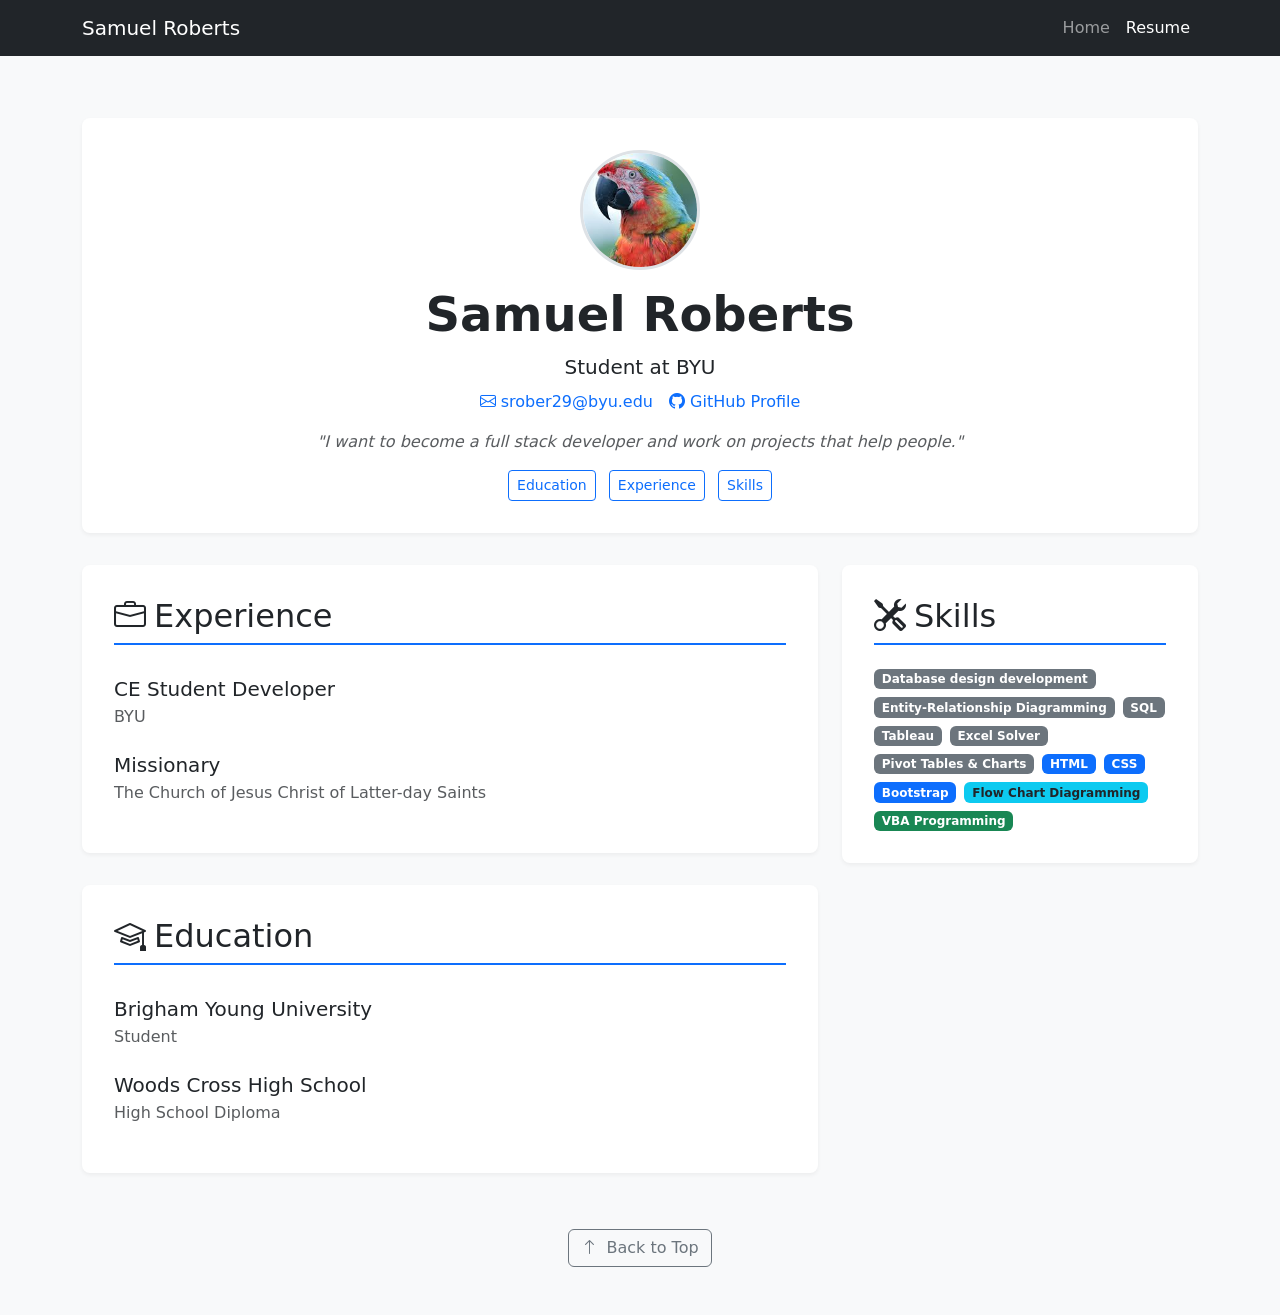
==== html/resume.html @ 7adb0e03 "feat: initialize portfolio website with landing page, resume, and number guessing game" ====
<!DOCTYPE html>
<html lang="en">
<head>
    <meta charset="UTF-8">
    <meta name="viewport" content="width=device-width, initial-scale=1.0">
    <meta name="description" content="Resume of Samuel Roberts">
    <title>Samuel Roberts - Resume</title>
    <!-- Bootstrap CSS -->
    <link href="https://cdn.jsdelivr.net/npm/bootstrap@5.3.2/dist/css/bootstrap.min.css" rel="stylesheet">
    <link rel="stylesheet" href="https://cdn.jsdelivr.net/npm/bootstrap-icons@1.11.1/font/bootstrap-icons.css">
    <style>
        body { padding-top: 70px; background-color: #f8f9fa; }
        .resume-section { background-color: #ffffff; padding: 2rem; border-radius: 0.5rem; box-shadow: 0 2px 4px rgba(0,0,0,0.05); margin-bottom: 2rem; }
        .profile-img { border-radius: 50%; object-fit: cover; border: 3px solid #dee2e6; width: 120px; height: 120px; }
        .section-title { border-bottom: 2px solid #0d6efd; padding-bottom: 0.5rem; margin-bottom: 1.5rem; color: #212529; }
    </style>
</head>
<body id="top">

    <!-- Navigation Menu -->
    <nav class="navbar navbar-expand-lg navbar-dark bg-dark fixed-top">
        <div class="container">
            <a class="navbar-brand" href="#">Samuel Roberts</a>
            <button class="navbar-toggler" type="button" data-bs-toggle="collapse" data-bs-target="#navbarNav" aria-controls="navbarNav" aria-expanded="false" aria-label="Toggle navigation">
                <span class="navbar-toggler-icon"></span>
            </button>
            <div class="collapse navbar-collapse" id="navbarNav">
                <ul class="navbar-nav ms-auto">
                    <li class="nav-item">
                        <a class="nav-link" href="../index.html">Home</a>
                    </li>
                    <li class="nav-item">
                        <a class="nav-link active" aria-current="page" href="#">Resume</a>
                    </li>
                </ul>
            </div>
        </div>
    </nav>

    <div class="container my-5">
        
        <!-- Header Section -->
        <div class="resume-section text-center">
            <img src="../images/parrot.jpeg" alt="Samuel Roberts" class="profile-img mb-3">
            <h1 class="display-5 fw-bold">Samuel Roberts</h1>
            <p class="lead mb-2">Student at BYU</p>
            <div class="d-flex justify-content-center gap-3 mb-3">
                <a href="mailto:srober29@byu.edu" class="text-decoration-none"><i class="bi bi-envelope"></i> srober29@byu.edu</a>
                <a href="https://github.com/Sroberts03" target="_blank" class="text-decoration-none" title="My Github"><i class="bi bi-github"></i> GitHub Profile</a>
            </div>
            <p class="fst-italic text-muted max-w-75 mx-auto">
                "I want to become a full stack developer and work on projects that help people."
            </p>
            <div class="mt-3">
                <a href="#edu" class="btn btn-outline-primary btn-sm me-2">Education</a>
                <a href="#exp" class="btn btn-outline-primary btn-sm me-2">Experience</a>
                <a href="#ski" class="btn btn-outline-primary btn-sm">Skills</a>
            </div>
        </div>

        <div class="row">
            <div class="col-lg-8">
                <!-- Experience Section -->
                <div class="resume-section" id="exp">
                    <h2 class="section-title"><i class="bi bi-briefcase me-2"></i>Experience</h2>
                    <ul class="list-group list-group-flush">
                        <li class="list-group-item d-flex justify-content-between align-items-start border-0 px-0 pb-3">
                            <div>
                                <h5 class="mb-1">CE Student Developer</h5>
                                <p class="text-muted mb-0">BYU</p>
                            </div>
                        </li>
                        <li class="list-group-item d-flex justify-content-between align-items-start border-0 px-0 pb-3">
                            <div>
                                <h5 class="mb-1">Missionary</h5>
                                <p class="text-muted mb-0">The Church of Jesus Christ of Latter-day Saints</p>
                            </div>
                        </li>
                    </ul>
                </div>

                <!-- Education Section -->
                <div class="resume-section" id="edu">
                    <h2 class="section-title"><i class="bi bi-mortarboard me-2"></i>Education</h2>
                    <ul class="list-group list-group-flush">
                        <li class="list-group-item d-flex justify-content-between align-items-start border-0 px-0 pb-3">
                            <div>
                                <h5 class="mb-1">Brigham Young University</h5>
                                <p class="text-muted mb-0">Student</p>
                            </div>
                        </li>
                        <li class="list-group-item d-flex justify-content-between align-items-start border-0 px-0 pb-3">
                            <div>
                                <h5 class="mb-1">Woods Cross High School</h5>
                                <p class="text-muted mb-0">High School Diploma</p>
                            </div>
                        </li>
                    </ul>
                </div>
            </div>

            <div class="col-lg-4">
                <!-- Skills Section -->
                <div class="resume-section" id="ski">
                    <h2 class="section-title"><i class="bi bi-tools me-2"></i>Skills</h2>
                    <div class="d-flex flex-wrap gap-2">
                        <span class="badge bg-secondary">Database design development</span>
                        <span class="badge bg-secondary">Entity-Relationship Diagramming</span>
                        <span class="badge bg-secondary">SQL</span>
                        <span class="badge bg-secondary">Tableau</span>
                        <span class="badge bg-secondary">Excel Solver</span>
                        <span class="badge bg-secondary">Pivot Tables & Charts</span>
                        <span class="badge bg-primary">HTML</span>
                        <span class="badge bg-primary">CSS</span>
                        <span class="badge bg-primary">Bootstrap</span>
                        <span class="badge bg-info text-dark">Flow Chart Diagramming</span>
                        <span class="badge bg-success">VBA Programming</span>
                    </div>
                </div>
            </div>
        </div>

        <div class="text-center mt-4">
            <a href="#top" class="btn btn-outline-secondary"><i class="bi bi-arrow-up me-1"></i> Back to Top</a>
        </div>
        
    </div>

    <!-- Bootstrap JS Bundle -->
    <script src="https://cdn.jsdelivr.net/npm/bootstrap@5.3.2/dist/js/bootstrap.bundle.min.js"></script>
</body>
</html>
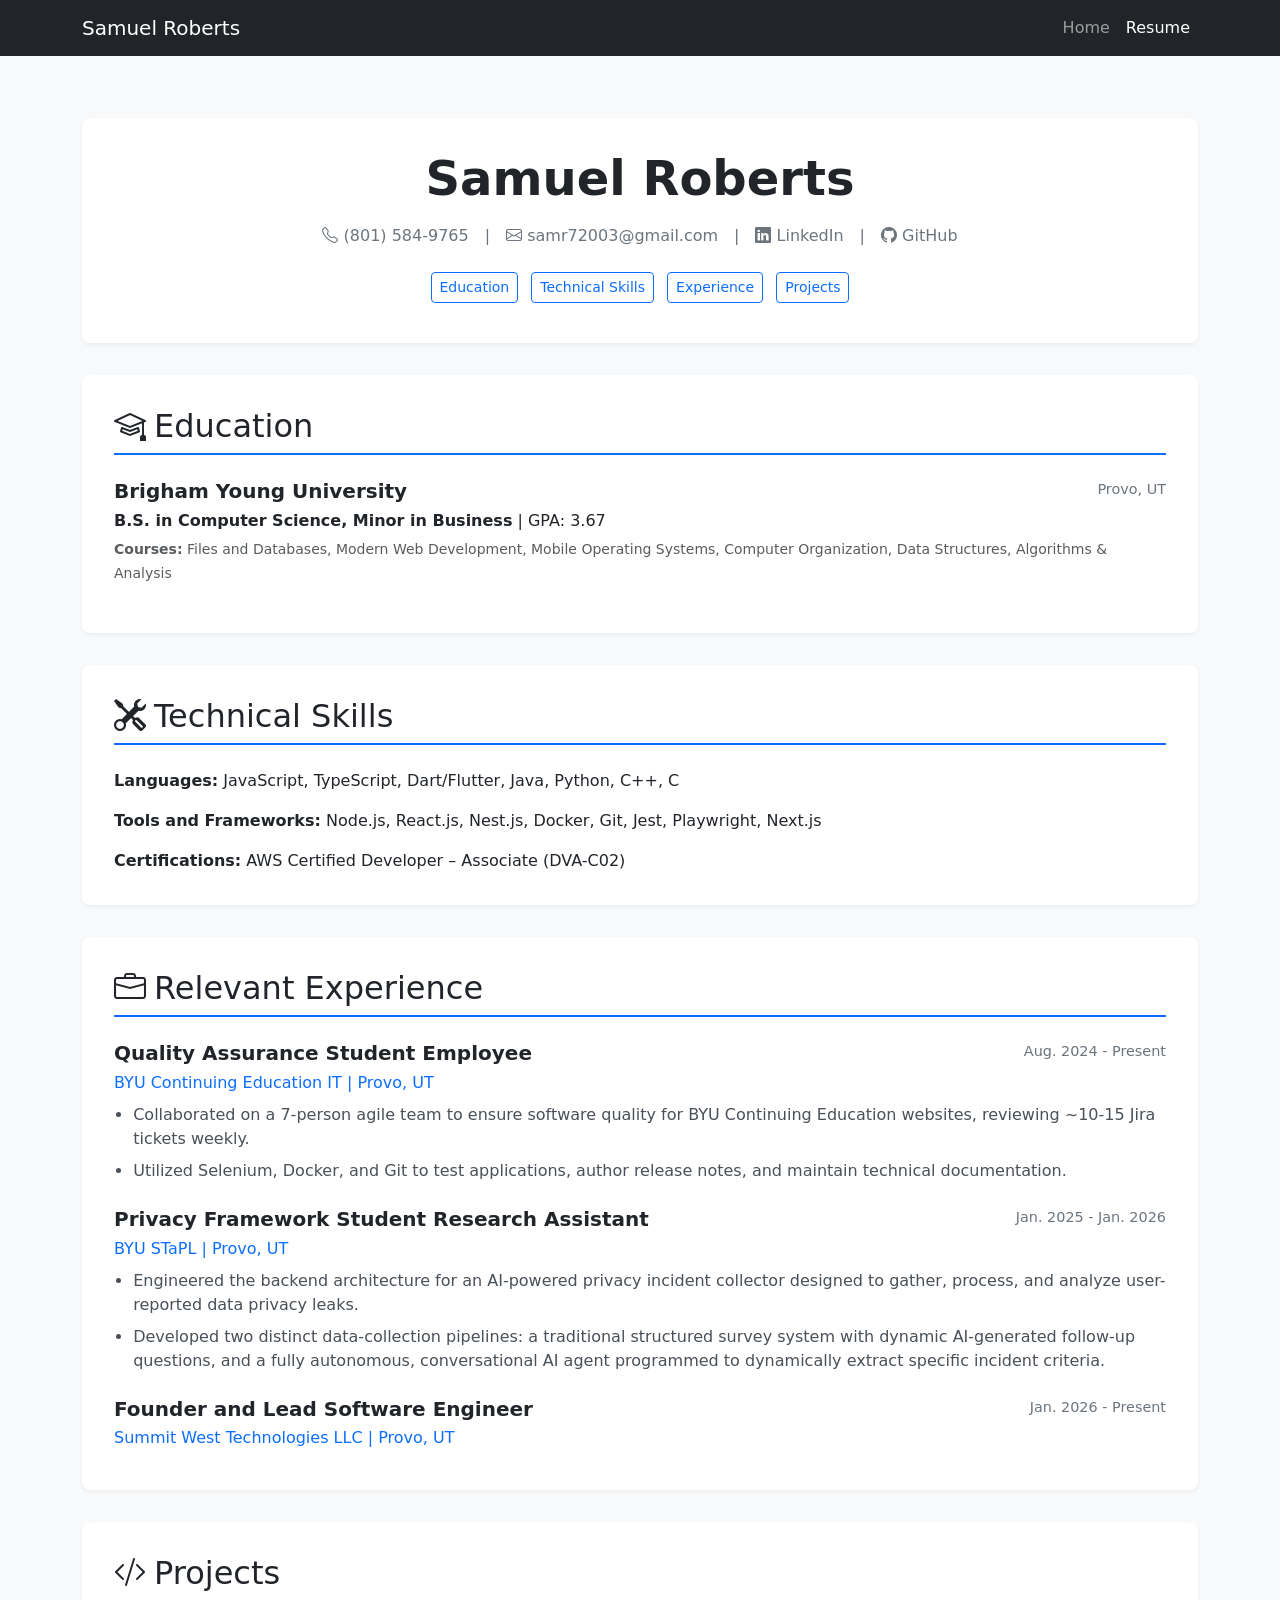
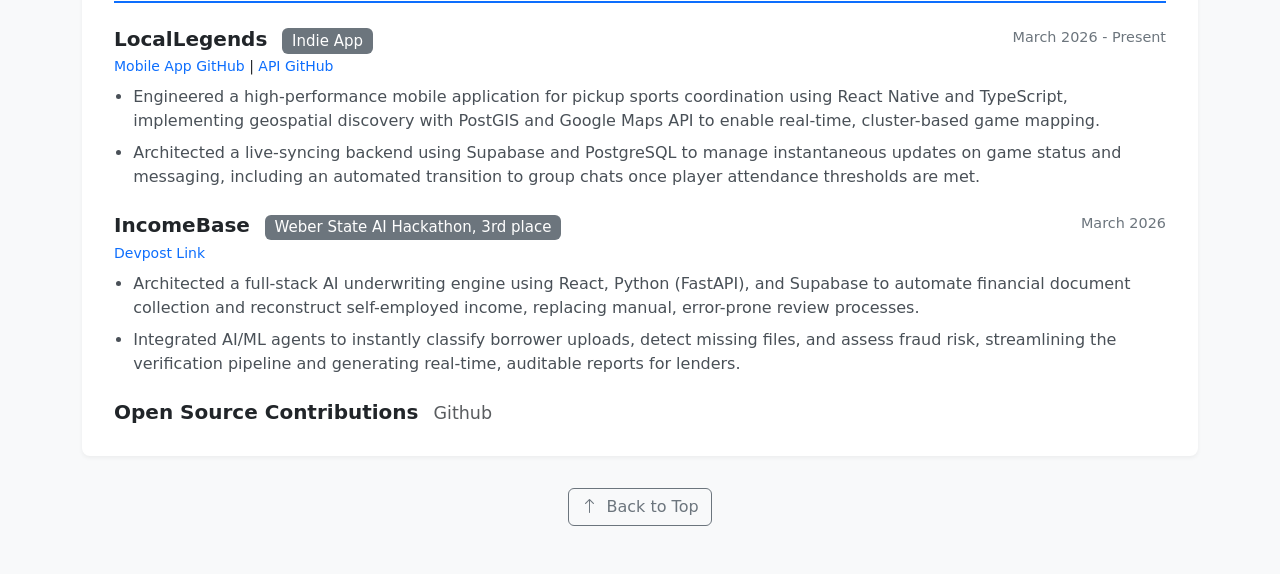
==== commit 1a0a3f97: "feat: redesign resume layout with updated contact info, experience details, and technical skill cate" ====
--- a/html/resume.html
+++ b/html/resume.html
@@ -13,6 +13,10 @@
         .resume-section { background-color: #ffffff; padding: 2rem; border-radius: 0.5rem; box-shadow: 0 2px 4px rgba(0,0,0,0.05); margin-bottom: 2rem; }
         .profile-img { border-radius: 50%; object-fit: cover; border: 3px solid #dee2e6; width: 120px; height: 120px; }
         .section-title { border-bottom: 2px solid #0d6efd; padding-bottom: 0.5rem; margin-bottom: 1.5rem; color: #212529; }
+        .job-title { font-weight: 600; color: #212529; }
+        .job-meta { font-size: 0.9rem; color: #6c757d; margin-bottom: 0.5rem; }
+        .bullet-list { padding-left: 1.2rem; }
+        .bullet-list li { margin-bottom: 0.5rem; color: #495057; }
     </style>
 </head>
 <body id="top">
@@ -41,83 +45,133 @@
         
         <!-- Header Section -->
         <div class="resume-section text-center">
-            <img src="../images/parrot.jpeg" alt="Samuel Roberts" class="profile-img mb-3">
-            <h1 class="display-5 fw-bold">Samuel Roberts</h1>
-            <p class="lead mb-2">Student at BYU</p>
-            <div class="d-flex justify-content-center gap-3 mb-3">
-                <a href="mailto:srober29@byu.edu" class="text-decoration-none"><i class="bi bi-envelope"></i> srober29@byu.edu</a>
-                <a href="https://github.com/Sroberts03" target="_blank" class="text-decoration-none" title="My Github"><i class="bi bi-github"></i> GitHub Profile</a>
+            <h1 class="display-5 fw-bold mb-3">Samuel Roberts</h1>
+            
+            <div class="d-flex justify-content-center flex-wrap gap-3 mb-3">
+                <a href="tel:8015849765" class="text-decoration-none text-secondary"><i class="bi bi-telephone"></i> (801) 584-9765</a>
+                <span class="text-secondary">|</span>
+                <a href="mailto:samr72003@gmail.com" class="text-decoration-none text-secondary"><i class="bi bi-envelope"></i> samr72003@gmail.com</a>
+                <span class="text-secondary">|</span>
+                <a href="https://linkedin.com/in/samuel-roberts" target="_blank" class="text-decoration-none text-secondary" title="LinkedIn"><i class="bi bi-linkedin"></i> LinkedIn</a>
+                <span class="text-secondary">|</span>
+                <a href="https://github.com/Sroberts03" target="_blank" class="text-decoration-none text-secondary" title="GitHub"><i class="bi bi-github"></i> GitHub</a>
             </div>
-            <p class="fst-italic text-muted max-w-75 mx-auto">
-                "I want to become a full stack developer and work on projects that help people."
-            </p>
-            <div class="mt-3">
-                <a href="#edu" class="btn btn-outline-primary btn-sm me-2">Education</a>
-                <a href="#exp" class="btn btn-outline-primary btn-sm me-2">Experience</a>
-                <a href="#ski" class="btn btn-outline-primary btn-sm">Skills</a>
+            
+            <div class="mt-4">
+                <a href="#edu" class="btn btn-outline-primary btn-sm me-2 mb-2">Education</a>
+                <a href="#ski" class="btn btn-outline-primary btn-sm me-2 mb-2">Technical Skills</a>
+                <a href="#exp" class="btn btn-outline-primary btn-sm me-2 mb-2">Experience</a>
+                <a href="#proj" class="btn btn-outline-primary btn-sm mb-2">Projects</a>
             </div>
         </div>
 
-        <div class="row">
-            <div class="col-lg-8">
-                <!-- Experience Section -->
-                <div class="resume-section" id="exp">
-                    <h2 class="section-title"><i class="bi bi-briefcase me-2"></i>Experience</h2>
-                    <ul class="list-group list-group-flush">
-                        <li class="list-group-item d-flex justify-content-between align-items-start border-0 px-0 pb-3">
-                            <div>
-                                <h5 class="mb-1">CE Student Developer</h5>
-                                <p class="text-muted mb-0">BYU</p>
-                            </div>
-                        </li>
-                        <li class="list-group-item d-flex justify-content-between align-items-start border-0 px-0 pb-3">
-                            <div>
-                                <h5 class="mb-1">Missionary</h5>
-                                <p class="text-muted mb-0">The Church of Jesus Christ of Latter-day Saints</p>
-                            </div>
-                        </li>
-                    </ul>
+        <!-- Education Section -->
+        <div class="resume-section" id="edu">
+            <h2 class="section-title"><i class="bi bi-mortarboard me-2"></i>Education</h2>
+            <div class="d-flex justify-content-between flex-wrap">
+                <h5 class="job-title mb-1">Brigham Young University</h5>
+                <span class="job-meta">Provo, UT</span>
+            </div>
+            <p class="mb-1"><strong>B.S. in Computer Science, Minor in Business</strong> | GPA: 3.67</p>
+            <p class="text-muted"><small><strong>Courses:</strong> Files and Databases, Modern Web Development, Mobile Operating Systems, Computer Organization, Data Structures, Algorithms & Analysis</small></p>
+        </div>
+
+        <!-- Skills Section -->
+        <div class="resume-section" id="ski">
+            <h2 class="section-title"><i class="bi bi-tools me-2"></i>Technical Skills</h2>
+            <div class="row">
+                <div class="col-md-12 mb-3">
+                    <strong>Languages:</strong> JavaScript, TypeScript, Dart/Flutter, Java, Python, C++, C
                 </div>
-
-                <!-- Education Section -->
-                <div class="resume-section" id="edu">
-                    <h2 class="section-title"><i class="bi bi-mortarboard me-2"></i>Education</h2>
-                    <ul class="list-group list-group-flush">
-                        <li class="list-group-item d-flex justify-content-between align-items-start border-0 px-0 pb-3">
-                            <div>
-                                <h5 class="mb-1">Brigham Young University</h5>
-                                <p class="text-muted mb-0">Student</p>
-                            </div>
-                        </li>
-                        <li class="list-group-item d-flex justify-content-between align-items-start border-0 px-0 pb-3">
-                            <div>
-                                <h5 class="mb-1">Woods Cross High School</h5>
-                                <p class="text-muted mb-0">High School Diploma</p>
-                            </div>
-                        </li>
-                    </ul>
+                <div class="col-md-12 mb-3">
+                    <strong>Tools and Frameworks:</strong> Node.js, React.js, Nest.js, Docker, Git, Jest, Playwright, Next.js
+                </div>
+                <div class="col-md-12">
+                    <strong>Certifications:</strong> AWS Certified Developer – Associate (DVA-C02)
                 </div>
             </div>
+        </div>
 
-            <div class="col-lg-4">
-                <!-- Skills Section -->
-                <div class="resume-section" id="ski">
-                    <h2 class="section-title"><i class="bi bi-tools me-2"></i>Skills</h2>
-                    <div class="d-flex flex-wrap gap-2">
-                        <span class="badge bg-secondary">Database design development</span>
-                        <span class="badge bg-secondary">Entity-Relationship Diagramming</span>
-                        <span class="badge bg-secondary">SQL</span>
-                        <span class="badge bg-secondary">Tableau</span>
-                        <span class="badge bg-secondary">Excel Solver</span>
-                        <span class="badge bg-secondary">Pivot Tables & Charts</span>
-                        <span class="badge bg-primary">HTML</span>
-                        <span class="badge bg-primary">CSS</span>
-                        <span class="badge bg-primary">Bootstrap</span>
-                        <span class="badge bg-info text-dark">Flow Chart Diagramming</span>
-                        <span class="badge bg-success">VBA Programming</span>
-                    </div>
+        <!-- Experience Section -->
+        <div class="resume-section" id="exp">
+            <h2 class="section-title"><i class="bi bi-briefcase me-2"></i>Relevant Experience</h2>
+            
+            <!-- Job 1 -->
+            <div class="mb-4">
+                <div class="d-flex justify-content-between flex-wrap">
+                    <h5 class="job-title mb-1">Quality Assurance Student Employee</h5>
+                    <span class="job-meta">Aug. 2024 - Present</span>
                 </div>
+                <p class="mb-2 text-primary">BYU Continuing Education IT | Provo, UT</p>
+                <ul class="bullet-list">
+                    <li>Collaborated on a 7-person agile team to ensure software quality for BYU Continuing Education websites, reviewing ~10-15 Jira tickets weekly.</li>
+                    <li>Utilized Selenium, Docker, and Git to test applications, author release notes, and maintain technical documentation.</li>
+                </ul>
             </div>
+
+            <!-- Job 2 -->
+            <div class="mb-4">
+                <div class="d-flex justify-content-between flex-wrap">
+                    <h5 class="job-title mb-1">Privacy Framework Student Research Assistant</h5>
+                    <span class="job-meta">Jan. 2025 - Jan. 2026</span>
+                </div>
+                <p class="mb-2 text-primary">BYU STaPL | Provo, UT</p>
+                <ul class="bullet-list">
+                    <li>Engineered the backend architecture for an AI-powered privacy incident collector designed to gather, process, and analyze user-reported data privacy leaks.</li>
+                    <li>Developed two distinct data-collection pipelines: a traditional structured survey system with dynamic AI-generated follow-up questions, and a fully autonomous, conversational AI agent programmed to dynamically extract specific incident criteria.</li>
+                </ul>
+            </div>
+            
+            <!-- Job 3 -->
+            <div>
+                <div class="d-flex justify-content-between flex-wrap">
+                    <h5 class="job-title mb-1">Founder and Lead Software Engineer</h5>
+                    <span class="job-meta">Jan. 2026 - Present</span>
+                </div>
+                <p class="mb-2 text-primary">Summit West Technologies LLC | Provo, UT</p>
+            </div>
+        </div>
+        
+        <!-- Projects Section -->
+        <div class="resume-section" id="proj">
+            <h2 class="section-title"><i class="bi bi-code-slash me-2"></i>Projects</h2>
+            
+            <!-- Project 1 -->
+            <div class="mb-4">
+                <div class="d-flex justify-content-between flex-wrap">
+                    <h5 class="job-title mb-0">LocalLegends <span class="badge bg-secondary ms-2 fw-normal">Indie App</span></h5>
+                    <span class="job-meta">March 2026 - Present</span>
+                </div>
+                <div class="mb-2 small">
+                    <a href="https://github.com/Sroberts03/LocalLegends-mobile" target="_blank" class="text-decoration-none">Mobile App GitHub</a> | 
+                    <a href="https://github.com/Sroberts03/LocalLegends-api" target="_blank" class="text-decoration-none">API GitHub</a>
+                </div>
+                <ul class="bullet-list">
+                    <li>Engineered a high-performance mobile application for pickup sports coordination using React Native and TypeScript, implementing geospatial discovery with PostGIS and Google Maps API to enable real-time, cluster-based game mapping.</li>
+                    <li>Architected a live-syncing backend using Supabase and PostgreSQL to manage instantaneous updates on game status and messaging, including an automated transition to group chats once player attendance thresholds are met.</li>
+                </ul>
+            </div>
+
+            <!-- Project 2 -->
+            <div class="mb-4">
+                <div class="d-flex justify-content-between flex-wrap">
+                    <h5 class="job-title mb-0">IncomeBase <span class="badge bg-secondary ms-2 fw-normal">Weber State AI Hackathon, 3rd place</span></h5>
+                    <span class="job-meta">March 2026</span>
+                </div>
+                <div class="mb-2 small">
+                    <a href="https://devpost.com/software/incomebase?ref_content=my-projects-tab&ref_feature=my_projects" target="_blank" class="text-decoration-none">Devpost Link</a>
+                </div>
+                <ul class="bullet-list">
+                    <li>Architected a full-stack AI underwriting engine using React, Python (FastAPI), and Supabase to automate financial document collection and reconstruct self-employed income, replacing manual, error-prone review processes.</li>
+                    <li>Integrated AI/ML agents to instantly classify borrower uploads, detect missing files, and assess fraud risk, streamlining the verification pipeline and generating real-time, auditable reports for lenders.</li>
+                </ul>
+            </div>
+            
+            <!-- Project 3 -->
+            <div>
+                <h5 class="job-title mb-0"><a href="https://github.com/Sroberts03" target="_blank" class="text-decoration-none text-dark">Open Source Contributions</a> <span class="text-muted fw-normal ms-2 small">Github</span></h5>
+            </div>
+            
         </div>
 
         <div class="text-center mt-4">
